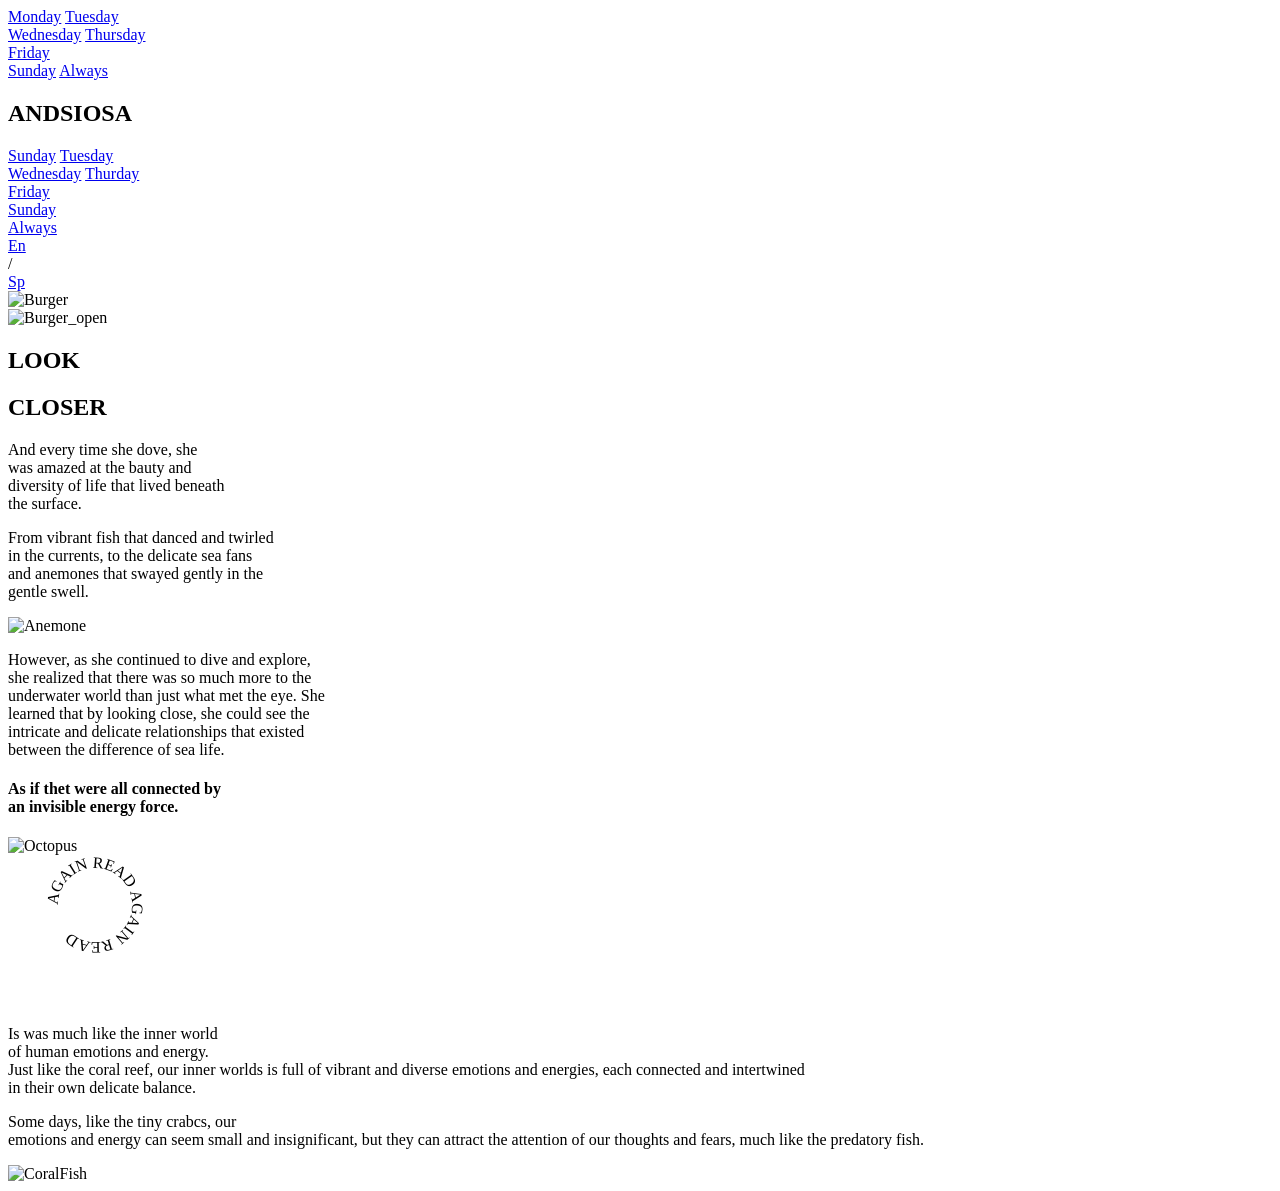
==== index.html @ 959329b5 "Feat favicon" ====
<!DOCTYPE html>
<html lang="en">
<head>
	<meta charset="UTF-8">
	<meta name="viewport" content="width=device-width, initial-scale=1.0">
	<link rel="stylesheet" href="CSS/normalize.css">
	<link rel="stylesheet" href="CSS/styles.css">
	<link rel="stylesheet" href="CSS/fonts.css">
	<link rel="icon" type="image/x-icon" href="Look-Closer.png">
	<script src="https://cdnjs.cloudflare.com/ajax/libs/jquery/3.0.0-beta1/jquery.slim.min.js"></script>
	<script src="JS/script.js"></script>
	<title>LOOK CLOSER</title>
</head>
<body>
	<div class="overlay">
		<div>
			<a href="#">Monday</a>
			<a href="#">Tuesday</a>
		</div>
		<div>
			<a href="#">Wednesday</a>
			<a href="#">Thursday</a>
		</div>
		<div>
			<a href="#">Friday</a>
		</div>
		<div>
			<a href="#">Sunday</a>
			<a href="#">Always</a>
		</div>
	</div>
	<nav>
		<div class="nav-left">
			<div>
				<h1>ANDSIOSA</h1>
			</div>
			<div class="row-days">
				<div class="columsa-days">
					<a href="#">Sunday</a>
					<a href="#">Tuesday</a>
				</div>
				<div class="columsa-days">
					<a href="#">Wednesday</a>
					<a href="#">Thurday</a>
				</div>
				<div class="columsa-days">
					<a href="#">Friday</a>
				</div>
			</div>
		</div>
		<div class="nav-right">
			<div class="sunday-always">
				<div>
					<a href="#">Sunday</a>
				</div>
				<div>
					<a href="#">Always</a>
				</div>
			</div>
			<div class="nav-lenguage">
				<div >
					<a href="#">En</a>
				</div>
				<div>
					<span>/</span>
				</div>
				<div>
					<a href="#">Sp</a>
				</div>
			</div>
		</div>
		<div class="burger">
			<div class="burger-close">
				<img src="IMG/menu.svg" alt="Burger">
			</div>
			<div class="burger-open">
				<img src="IMG/menu_open.svg" alt="Burger_open">
			</div>
		</div>
	</nav>
	<header>
		<div class="lookcloser">
			<div>
				<h2 class="look">LOOK</h2>
			</div>
			<div class="closer-div">
				<h2 class="closer">CLOSER</h2>
			</div>
		</div>
	</header>
	<main>
		<div class="main-left">
			<div class="left-top">
				<div>
					<p>And every time she dove, she <br> was amazed at the bauty and <br> diversity of life that lived beneath <br> the surface.</p>
				</div>
				<div>
					<p>From vibrant fish that danced and twirled <br>in the currents, to the delicate sea fans <br> and anemones that swayed gently in the <br> gentle swell.</p>
				</div>
			</div>
			<div class="left-bottom">
				<img src="IMG/photo1.jpg" alt="Anemone">
			</div>
		</div>
		<div class="main-center">
			<div class="main-top">
				<p>However, as she continued to dive and explore, <br>she realized that there was so much more to the <br> underwater world than just what met the eye. She <br> learned that by looking close, she could see the <br> intricate and delicate relationships that existed <br> between the difference of sea life.</p>
			</div>
			<div class="main-center-1">
				<h4>As if thet were all connected by <br> an invisible energy force.</h4>
			</div>
			<div class="main-bottom">
				<img src="IMG/photo2.jpg" alt="Octopus">
			</div>
		</div>
		<div class="main-right">
			<div class="right-top">
				<svg>
					<defs>
						<path id="circle" d="M 50, 50a 37,37 0 1,1 74,0a 37,37 0 1,1 -74,0"/>
					</defs>
					<text>
						<textPath color="red" xlink:href="#circle">AGAIN READ AGAIN READ</textPath>
					</text>
				</svg>
			</div>
			<div class="right-center">
				<div class="uno">
					<p>Is was much like the inner world <br> of human emotions and energy. <br> Just like the coral reef, our inner worlds is full of vibrant and diverse emotions and energies, each connected and intertwined <br> in their own delicate balance.</p>
				</div>
				<div class="dos">
					<p>Some days, like the tiny crabcs, our <br> emotions and energy can seem small and insignificant, but they can attract the attention of our thoughts and fears, much like the predatory fish. </p>
				</div>
			</div>
			<div class="right-bottom">
				<img src="IMG/photo3.jpg" alt="CoralFish">
			</div>
		</div>
	</main>
</body>
</html>
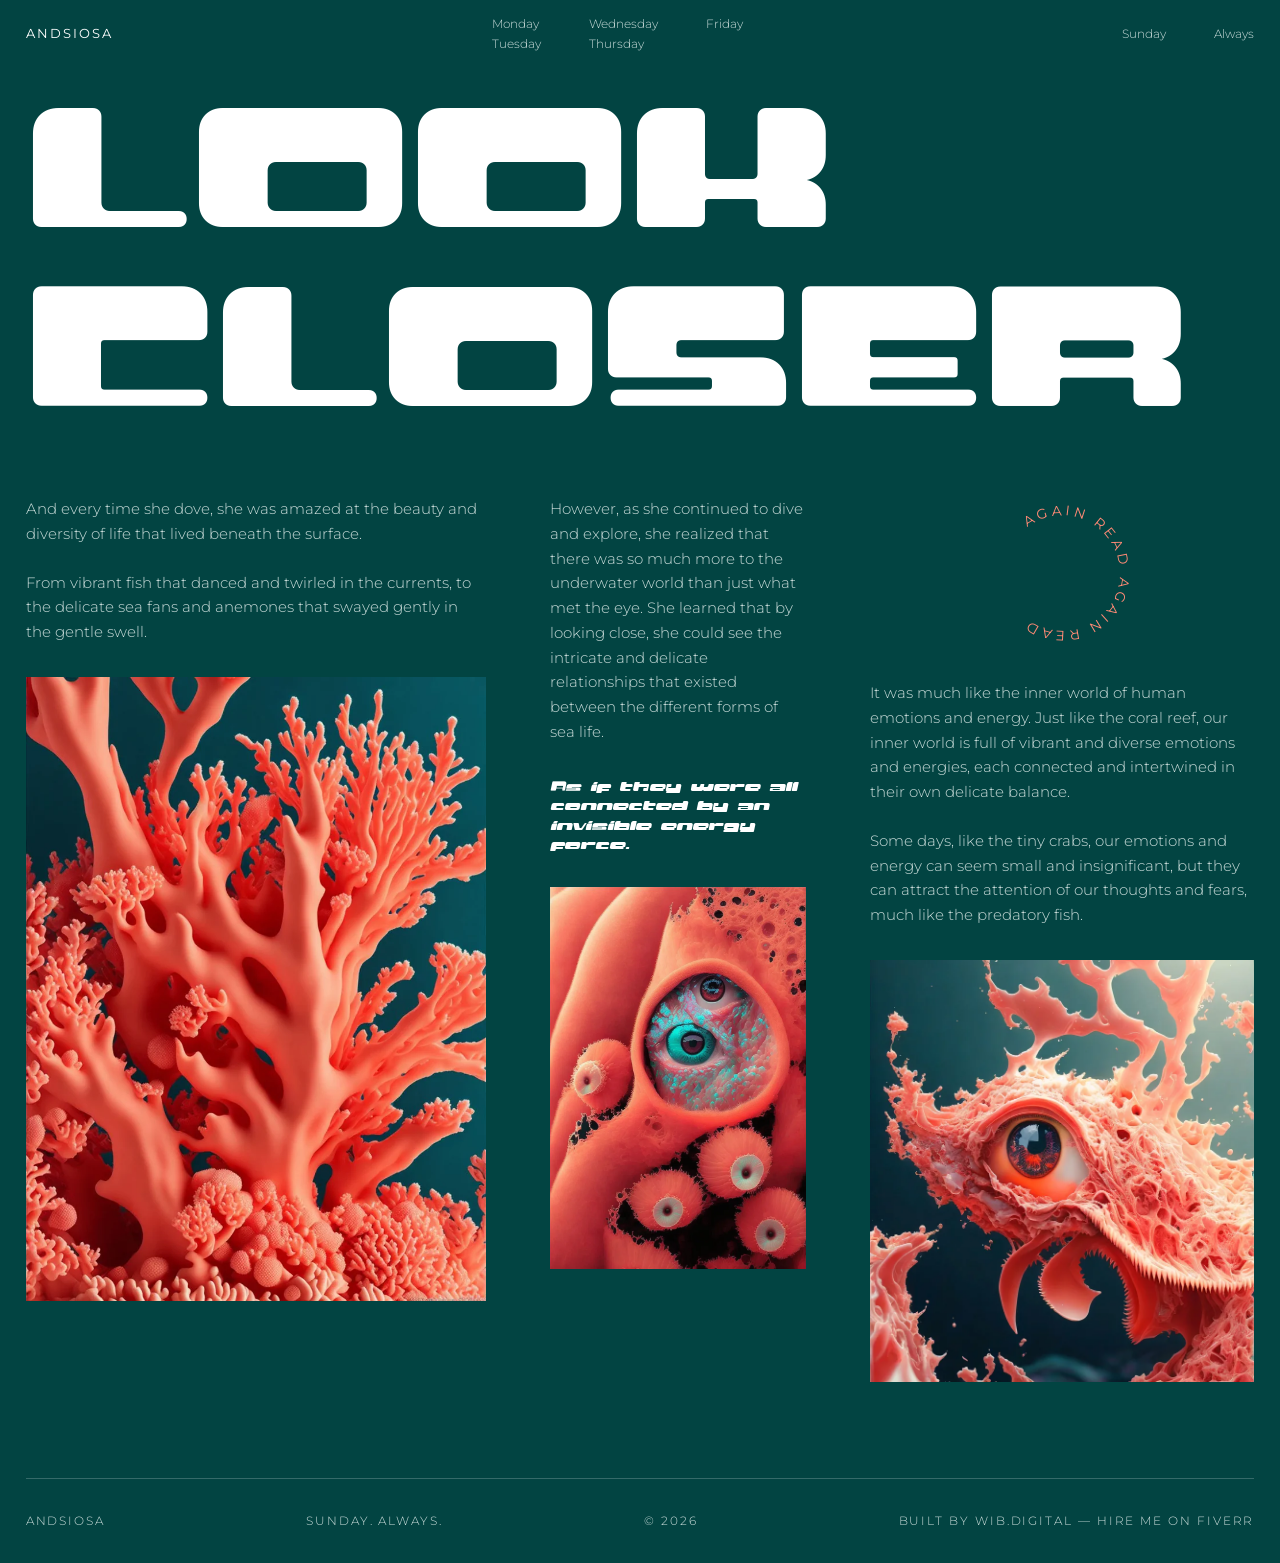
==== commit 2d222093: "Publish rebuilt site with hire-me block, footer credit and Person JSON-LD Co-Authored-By: Claude Opu" ====
--- a/index.html
+++ b/index.html
@@ -1,141 +1,149 @@
 <!DOCTYPE html>
 <html lang="en">
 <head>
-	<meta charset="UTF-8">
-	<meta name="viewport" content="width=device-width, initial-scale=1.0">
-	<link rel="stylesheet" href="CSS/normalize.css">
-	<link rel="stylesheet" href="CSS/styles.css">
-	<link rel="stylesheet" href="CSS/fonts.css">
-	<link rel="icon" type="image/x-icon" href="Look-Closer.png">
-	<script src="https://cdnjs.cloudflare.com/ajax/libs/jquery/3.0.0-beta1/jquery.slim.min.js"></script>
-	<script src="JS/script.js"></script>
-	<title>LOOK CLOSER</title>
+  <meta charset="utf-8">
+  <meta name="viewport" content="width=device-width, initial-scale=1">
+
+  <title>LOOK CLOSER — ANDSIOSA, an editorial page on the reef</title>
+  <meta name="description" content="An editorial page by ANDSIOSA. A diver looks past the surface of a coral reef and finds the same tangled, connected life running through her own inner world.">
+
+  <link rel="canonical" href="https://lookcloser.wib.digital/">
+
+  <meta property="og:type" content="website">
+  <meta property="og:url" content="https://lookcloser.wib.digital/">
+  <meta property="og:title" content="LOOK CLOSER — ANDSIOSA, an editorial page on the reef">
+  <meta property="og:description" content="An editorial page by ANDSIOSA. A diver looks past the surface of a coral reef and finds the same tangled, connected life running through her own inner world.">
+  <meta property="og:image" content="https://lookcloser.wib.digital/assets/img/og/look-closer-og.jpg">
+  <meta property="og:image:width" content="1200">
+  <meta property="og:image:height" content="630">
+  <meta property="og:image:alt" content="Branching coral in coral pink against deep teal water.">
+
+  <link rel="icon" type="image/png" sizes="64x64" href="assets/img/logo/favicon-64.png">
+  <link rel="apple-touch-icon" href="assets/img/logo/apple-touch-icon.png">
+
+  <link rel="preload" href="assets/fonts/y2k-regular.woff2" as="font" type="font/woff2" crossorigin>
+  <link rel="preconnect" href="https://fonts.googleapis.com">
+  <link rel="preconnect" href="https://fonts.gstatic.com" crossorigin>
+
+  <link rel="stylesheet" href="assets/css/base.css">
+  <link rel="stylesheet" href="assets/css/layout.css">
+  <link rel="stylesheet" href="assets/css/components.css">
+  <link rel="stylesheet" href="https://fonts.googleapis.com/css2?family=Montserrat:wght@300;400;500&amp;display=swap">
+
+  <script src="assets/js/main.js" defer></script>
+  <script type="application/ld+json">
+  {
+    "@context": "https://schema.org",
+    "@type": "Person",
+    "name": "Pablo Nieto Pérez",
+    "url": "https://wib.digital",
+    "jobTitle": "Web Designer and Developer",
+    "sameAs": [
+      "https://www.fiverr.com/pablonietop",
+      "https://www.linkedin.com/in/pablo-nieto-perez-39a530292"
+    ]
+  }
+  </script>
 </head>
+
 <body>
-	<div class="overlay">
-		<div>
-			<a href="#">Monday</a>
-			<a href="#">Tuesday</a>
-		</div>
-		<div>
-			<a href="#">Wednesday</a>
-			<a href="#">Thursday</a>
-		</div>
-		<div>
-			<a href="#">Friday</a>
-		</div>
-		<div>
-			<a href="#">Sunday</a>
-			<a href="#">Always</a>
-		</div>
-	</div>
-	<nav>
-		<div class="nav-left">
-			<div>
-				<h1>ANDSIOSA</h1>
-			</div>
-			<div class="row-days">
-				<div class="columsa-days">
-					<a href="#">Sunday</a>
-					<a href="#">Tuesday</a>
-				</div>
-				<div class="columsa-days">
-					<a href="#">Wednesday</a>
-					<a href="#">Thurday</a>
-				</div>
-				<div class="columsa-days">
-					<a href="#">Friday</a>
-				</div>
-			</div>
-		</div>
-		<div class="nav-right">
-			<div class="sunday-always">
-				<div>
-					<a href="#">Sunday</a>
-				</div>
-				<div>
-					<a href="#">Always</a>
-				</div>
-			</div>
-			<div class="nav-lenguage">
-				<div >
-					<a href="#">En</a>
-				</div>
-				<div>
-					<span>/</span>
-				</div>
-				<div>
-					<a href="#">Sp</a>
-				</div>
-			</div>
-		</div>
-		<div class="burger">
-			<div class="burger-close">
-				<img src="IMG/menu.svg" alt="Burger">
-			</div>
-			<div class="burger-open">
-				<img src="IMG/menu_open.svg" alt="Burger_open">
-			</div>
-		</div>
-	</nav>
-	<header>
-		<div class="lookcloser">
-			<div>
-				<h2 class="look">LOOK</h2>
-			</div>
-			<div class="closer-div">
-				<h2 class="closer">CLOSER</h2>
-			</div>
-		</div>
-	</header>
-	<main>
-		<div class="main-left">
-			<div class="left-top">
-				<div>
-					<p>And every time she dove, she <br> was amazed at the bauty and <br> diversity of life that lived beneath <br> the surface.</p>
-				</div>
-				<div>
-					<p>From vibrant fish that danced and twirled <br>in the currents, to the delicate sea fans <br> and anemones that swayed gently in the <br> gentle swell.</p>
-				</div>
-			</div>
-			<div class="left-bottom">
-				<img src="IMG/photo1.jpg" alt="Anemone">
-			</div>
-		</div>
-		<div class="main-center">
-			<div class="main-top">
-				<p>However, as she continued to dive and explore, <br>she realized that there was so much more to the <br> underwater world than just what met the eye. She <br> learned that by looking close, she could see the <br> intricate and delicate relationships that existed <br> between the difference of sea life.</p>
-			</div>
-			<div class="main-center-1">
-				<h4>As if thet were all connected by <br> an invisible energy force.</h4>
-			</div>
-			<div class="main-bottom">
-				<img src="IMG/photo2.jpg" alt="Octopus">
-			</div>
-		</div>
-		<div class="main-right">
-			<div class="right-top">
-				<svg>
-					<defs>
-						<path id="circle" d="M 50, 50a 37,37 0 1,1 74,0a 37,37 0 1,1 -74,0"/>
-					</defs>
-					<text>
-						<textPath color="red" xlink:href="#circle">AGAIN READ AGAIN READ</textPath>
-					</text>
-				</svg>
-			</div>
-			<div class="right-center">
-				<div class="uno">
-					<p>Is was much like the inner world <br> of human emotions and energy. <br> Just like the coral reef, our inner worlds is full of vibrant and diverse emotions and energies, each connected and intertwined <br> in their own delicate balance.</p>
-				</div>
-				<div class="dos">
-					<p>Some days, like the tiny crabcs, our <br> emotions and energy can seem small and insignificant, but they can attract the attention of our thoughts and fears, much like the predatory fish. </p>
-				</div>
-			</div>
-			<div class="right-bottom">
-				<img src="IMG/photo3.jpg" alt="CoralFish">
-			</div>
-		</div>
-	</main>
+  <a class="skip-link" href="#story">Skip to the text</a>
+
+  <header class="site-header shell">
+    <p class="brand">ANDSIOSA</p>
+
+    <ul class="week site-header__week">
+      <li>Monday</li>
+      <li>Tuesday</li>
+      <li>Wednesday</li>
+      <li>Thursday</li>
+      <li>Friday</li>
+    </ul>
+
+    <ul class="week week--closing site-header__week">
+      <li>Sunday</li>
+      <li>Always</li>
+    </ul>
+
+    <button class="week-toggle" type="button" aria-expanded="false" aria-controls="week-panel" aria-label="Show the week">
+      <svg class="week-toggle__open" viewBox="0 96 960 960" aria-hidden="true" focusable="false">
+        <path d="M120 816v-60h720v60H120Zm0-210v-60h720v60H120Zm0-210v-60h720v60H120Z"></path>
+      </svg>
+      <svg class="week-toggle__close" viewBox="0 96 960 960" aria-hidden="true" focusable="false">
+        <path d="M120 816v-60h520v60H120Zm678-52L609 575l188-188 43 43-145 145 146 146-43 43ZM120 604v-60h400v60H120Zm0-208v-60h520v60H120Z"></path>
+      </svg>
+    </button>
+  </header>
+
+  <div class="week-panel" id="week-panel" tabindex="-1" hidden>
+    <ul class="week-panel__list">
+      <li>Monday</li>
+      <li>Tuesday</li>
+      <li>Wednesday</li>
+      <li>Thursday</li>
+      <li>Friday</li>
+      <li>Sunday</li>
+      <li>Always</li>
+    </ul>
+  </div>
+
+  <main>
+    <div class="masthead shell">
+      <h1 class="wordmark">
+        <span>LOOK</span>
+        <span>CLOSER</span>
+      </h1>
+    </div>
+
+    <article class="story shell" id="story">
+      <div class="story__col">
+        <div class="story__pair">
+          <p class="prose">And every time she dove, she was amazed at the beauty and diversity of life that lived beneath the surface.</p>
+          <p class="prose">From vibrant fish that danced and twirled in the currents, to the delicate sea fans and anemones that swayed gently in the gentle swell.</p>
+        </div>
+        <figure class="figure">
+          <img src="assets/img/content/coral-branches.webp" width="800" height="1084" loading="lazy" decoding="async" alt="Branching coral in bright coral pink, filling the frame against deep teal water.">
+        </figure>
+      </div>
+
+      <div class="story__col">
+        <p class="prose">However, as she continued to dive and explore, she realized that there was so much more to the underwater world than just what met the eye. She learned that by looking close, she could see the intricate and delicate relationships that existed between the different forms of sea life.</p>
+        <p class="pull-quote">As if they were all connected by an invisible energy force.</p>
+        <figure class="figure">
+          <img src="assets/img/content/octopus-eye.webp" width="800" height="1193" loading="lazy" decoding="async" alt="A pale blue eye set deep into folds of coral-pink flesh, ringed by open suckers.">
+        </figure>
+      </div>
+
+      <div class="story__col story__col--wide">
+        <svg class="ring" viewBox="0 0 132 132" aria-hidden="true" focusable="false">
+          <defs>
+            <path id="ring-path" d="M 16,66 a 50,50 0 1,1 100,0 a 50,50 0 1,1 -100,0" fill="none"></path>
+          </defs>
+          <text>
+            <textPath href="#ring-path" startOffset="50%" text-anchor="middle">AGAIN READ AGAIN READ</textPath>
+          </text>
+        </svg>
+
+        <div class="story__pair">
+          <p class="prose">It was much like the inner world of human emotions and energy. Just like the coral reef, our inner world is full of vibrant and diverse emotions and energies, each connected and intertwined in their own delicate balance.</p>
+          <p class="prose">Some days, like the tiny crabs, our emotions and energy can seem small and insignificant, but they can attract the attention of our thoughts and fears, much like the predatory fish.</p>
+        </div>
+
+        <figure class="figure">
+          <img src="assets/img/content/coral-fish.webp" width="800" height="879" loading="lazy" decoding="async" alt="A creature of coral-pink tendrils with one round eye and a jaw of fine teeth.">
+        </figure>
+      </div>
+    </article>
+  </main>
+
+  <footer class="site-footer shell">
+    <p>ANDSIOSA</p>
+    <p>Sunday. Always.</p>
+    <p>&copy; 2026</p>
+    <p class="site-credit">
+      Built by <a href="https://wib.digital" rel="noopener">wib.digital</a> —
+      <a href="https://www.fiverr.com/pablonietop" rel="noopener">hire me on Fiverr</a>
+    </p>
+  </footer>
 </body>
-</html>+</html>
--- a/assets/css/base.css
+++ b/assets/css/base.css
@@ -0,0 +1,182 @@
+/* ==========================================================================
+   base.css — @font-face, design tokens, reset, base typography
+   Load order: base.css -> layout.css -> components.css
+   ========================================================================== */
+
+/* --------------------------------------------------------------------------
+   1. Fonts
+   Why2k is self-hosted. The slanted cut is registered as the italic of the
+   same family, so `font-style: italic` reaches it.
+   -------------------------------------------------------------------------- */
+
+@font-face {
+  font-family: "Why2k";
+  src: url("../fonts/y2k-regular.woff2") format("woff2");
+  font-weight: 400;
+  font-style: normal;
+  font-display: swap;
+}
+
+@font-face {
+  font-family: "Why2k";
+  src: url("../fonts/y2k-slant.woff2") format("woff2");
+  font-weight: 400;
+  font-style: italic;
+  font-display: swap;
+}
+
+/* --------------------------------------------------------------------------
+   2. Tokens
+   -------------------------------------------------------------------------- */
+
+:root {
+  /* Colour — derived from the original stylesheet: the teal was the page
+     background, the coral was the ::selection highlight. */
+  --color-bg: #024442;
+  --color-ink: #ffffff;
+  --color-ink-soft: #c9dbd9;
+
+  /* The original coral, kept for the selection highlight. As text on the teal
+     it only reaches 2.9:1, so accent text uses the lifted tone (4.8:1). */
+  --color-accent: #e84e3d;
+  --color-accent-ink: #ff8a76;
+
+  /* Typography */
+  --font-body: "Montserrat", system-ui, -apple-system, sans-serif;
+  --font-display: "Why2k", "Playfair Display", Georgia, serif;
+
+  --text-xs: 0.75rem;
+  --text-sm: 0.8125rem;
+  --text-base: 0.9375rem;
+  --text-md: 1.0625rem;
+  --text-lg: 1.375rem;
+  --text-display: clamp(3.75rem, 17vw, 17rem);
+
+  --leading-tight: 1.15;
+  --leading-snug: 1.35;
+  --leading-body: 1.65;
+
+  --tracking-wide: 0.16em;
+  --measure: 62ch;
+
+  /* Space — 4 / 8 / 16 / 24 / 32 / 48 / 64 / 96 */
+  --space-1: 0.25rem;
+  --space-2: 0.5rem;
+  --space-3: 1rem;
+  --space-4: 1.5rem;
+  --space-5: 2rem;
+  --space-6: 3rem;
+  --space-7: 4rem;
+  --space-8: 6rem;
+
+  /* Shell */
+  --shell-width: 96%;
+  --shell-max: 1680px;
+
+  /* Motion */
+  --transition: 200ms ease;
+
+  /* Focus */
+  --focus-width: 2px;
+  --focus-offset: 3px;
+}
+
+/* --------------------------------------------------------------------------
+   3. Reset
+   -------------------------------------------------------------------------- */
+
+*,
+*::before,
+*::after {
+  box-sizing: border-box;
+}
+
+* {
+  margin: 0;
+}
+
+html {
+  -webkit-text-size-adjust: 100%;
+  text-size-adjust: 100%;
+  scroll-behavior: smooth;
+}
+
+img,
+svg,
+video {
+  display: block;
+  max-width: 100%;
+}
+
+img {
+  height: auto;
+}
+
+ul {
+  list-style: none;
+  padding: 0;
+}
+
+button {
+  font: inherit;
+  color: inherit;
+  background: none;
+  border: 0;
+  padding: 0;
+  cursor: pointer;
+}
+
+/* --------------------------------------------------------------------------
+   4. Base typography
+   -------------------------------------------------------------------------- */
+
+body {
+  min-height: 100vh;
+  background: var(--color-bg);
+  color: var(--color-ink);
+  font-family: var(--font-body);
+  font-size: var(--text-base);
+  font-weight: 300;
+  line-height: var(--leading-body);
+  overflow-x: hidden;
+}
+
+p {
+  max-width: var(--measure);
+}
+
+a {
+  color: inherit;
+  text-decoration: none;
+}
+
+a:hover {
+  text-decoration: underline;
+  text-decoration-thickness: 1px;
+  text-underline-offset: 0.25em;
+}
+
+::selection {
+  background: rgba(232, 78, 61, 0.7);
+}
+
+:focus-visible {
+  outline: var(--focus-width) solid var(--color-ink);
+  outline-offset: var(--focus-offset);
+}
+
+/* --------------------------------------------------------------------------
+   5. Preferences
+   -------------------------------------------------------------------------- */
+
+@media (prefers-reduced-motion: reduce) {
+  html {
+    scroll-behavior: auto;
+  }
+
+  *,
+  *::before,
+  *::after {
+    transition-duration: 0.01ms !important;
+  }
+}
--- a/assets/css/layout.css
+++ b/assets/css/layout.css
@@ -0,0 +1,138 @@
+/* ==========================================================================
+   layout.css — shell, masthead bar, wordmark, story grid, footer
+   Mobile-first. Breakpoints: 480 / 768 / 1024 / 1440.
+   ========================================================================== */
+
+/* --------------------------------------------------------------------------
+   1. Shell
+   -------------------------------------------------------------------------- */
+
+.shell {
+  width: var(--shell-width);
+  max-width: var(--shell-max);
+  margin-inline: auto;
+}
+
+/* --------------------------------------------------------------------------
+   2. Masthead bar — brand, the week, the panel toggle
+   -------------------------------------------------------------------------- */
+
+.site-header {
+  position: relative;
+  z-index: 20;
+  display: flex;
+  align-items: center;
+  justify-content: space-between;
+  gap: var(--space-4);
+  padding-block: var(--space-4);
+}
+
+/* --------------------------------------------------------------------------
+   3. Wordmark
+   -------------------------------------------------------------------------- */
+
+.masthead {
+  padding-block: var(--space-2) var(--space-6);
+}
+
+.wordmark {
+  margin: 0;
+  font-family: var(--font-display);
+  font-size: var(--text-display);
+  font-weight: 400;
+  line-height: 0.82;
+  letter-spacing: 0.01em;
+}
+
+.wordmark span {
+  display: block;
+}
+
+/* --------------------------------------------------------------------------
+   4. Story grid
+   -------------------------------------------------------------------------- */
+
+.story {
+  display: grid;
+  grid-template-columns: 1fr;
+  gap: var(--space-7);
+  align-items: start;
+  padding-bottom: var(--space-8);
+}
+
+.story__col {
+  display: flex;
+  flex-direction: column;
+  gap: var(--space-5);
+  min-width: 0;
+}
+
+/* Two paragraphs side by side, but only once the track is wide enough to
+   keep each one above ~30 characters. */
+.story__pair {
+  display: grid;
+  grid-template-columns: repeat(auto-fit, minmax(15rem, 1fr));
+  gap: var(--space-4) var(--space-5);
+}
+
+/* --------------------------------------------------------------------------
+   5. Footer
+   -------------------------------------------------------------------------- */
+
+.site-footer {
+  display: flex;
+  flex-wrap: wrap;
+  align-items: baseline;
+  justify-content: space-between;
+  gap: var(--space-3) var(--space-5);
+  padding-block: var(--space-5);
+  border-top: 1px solid rgba(201, 219, 217, 0.25);
+  font-size: var(--text-xs);
+  letter-spacing: var(--tracking-wide);
+  text-transform: uppercase;
+  color: var(--color-ink-soft);
+}
+
+/* --------------------------------------------------------------------------
+   6. Media queries
+   -------------------------------------------------------------------------- */
+
+@media (min-width: 768px) {
+  .story {
+    grid-template-columns: repeat(2, 1fr);
+    gap: var(--space-6);
+  }
+
+  .story__col--wide {
+    grid-column: 1 / -1;
+  }
+
+  .masthead {
+    padding-block: var(--space-2) var(--space-7);
+  }
+}
+
+@media (min-width: 1024px) {
+  .site-header {
+    padding-block: var(--space-3);
+  }
+
+  .story {
+    grid-template-columns: 36fr 20fr 30fr;
+    gap: clamp(2rem, 5vw, 5.5rem);
+  }
+
+  .story__col--wide {
+    grid-column: auto;
+  }
+}
+
+@media (min-width: 1440px) {
+  .story {
+    padding-bottom: var(--space-8);
+  }
+
+  .masthead {
+    padding-block: var(--space-3) var(--space-8);
+  }
+}
--- a/assets/css/components.css
+++ b/assets/css/components.css
@@ -0,0 +1,244 @@
+/* ==========================================================================
+   components.css — brand, week list, panel toggle, panel, prose, figures,
+   ring, skip link
+   ========================================================================== */
+
+/* --------------------------------------------------------------------------
+   1. Brand
+   -------------------------------------------------------------------------- */
+
+.brand {
+  max-width: none;
+  font-size: var(--text-sm);
+  font-weight: 400;
+  letter-spacing: var(--tracking-wide);
+  white-space: nowrap;
+}
+
+/* --------------------------------------------------------------------------
+   2. The week
+   Editorial device, not navigation: the days are text, they lead nowhere.
+   -------------------------------------------------------------------------- */
+
+.week {
+  display: grid;
+  grid-auto-flow: column;
+  grid-template-rows: repeat(2, auto);
+  gap: var(--space-1) var(--space-6);
+  font-size: var(--text-xs);
+  line-height: var(--leading-snug);
+  color: var(--color-ink-soft);
+}
+
+.week--closing {
+  grid-template-rows: auto;
+}
+
+/* In the masthead the week only appears from 1024px up; below that it lives
+   in the panel. Declared after `.week` so it wins on source order. */
+.site-header__week {
+  display: none;
+}
+
+/* --------------------------------------------------------------------------
+   3. Panel toggle
+   -------------------------------------------------------------------------- */
+
+.week-toggle {
+  display: grid;
+  place-items: center;
+  width: 44px;
+  height: 44px;
+  margin-right: -0.5rem;
+  color: var(--color-ink);
+  transition: transform var(--transition), opacity var(--transition);
+}
+
+.week-toggle:hover {
+  opacity: 0.75;
+}
+
+.week-toggle:active {
+  transform: scale(0.94);
+}
+
+.week-toggle svg {
+  width: 28px;
+  height: 28px;
+  fill: currentColor;
+}
+
+.week-toggle__close,
+.week-toggle[aria-expanded="true"] .week-toggle__open {
+  display: none;
+}
+
+.week-toggle[aria-expanded="true"] .week-toggle__close {
+  display: block;
+}
+
+/* --------------------------------------------------------------------------
+   4. Panel
+   -------------------------------------------------------------------------- */
+
+.week-panel {
+  position: fixed;
+  inset: 0;
+  z-index: 10;
+  display: grid;
+  place-items: center;
+  padding: var(--space-7) var(--space-4);
+  background: var(--color-bg);
+}
+
+.week-panel[hidden] {
+  display: none;
+}
+
+.week-panel__list {
+  display: grid;
+  gap: var(--space-3);
+  font-family: var(--font-display);
+  font-size: clamp(1.75rem, 9vw, 3rem);
+  line-height: 1.05;
+  text-align: center;
+}
+
+.week-panel__list li:last-child {
+  font-style: italic;
+  color: var(--color-accent-ink);
+}
+
+.is-panel-open {
+  overflow: hidden;
+}
+
+/* --------------------------------------------------------------------------
+   5. Prose
+   -------------------------------------------------------------------------- */
+
+.prose {
+  font-size: var(--text-base);
+  line-height: var(--leading-body);
+  color: var(--color-ink-soft);
+}
+
+.pull-quote {
+  max-width: 22ch;
+  font-family: var(--font-display);
+  font-style: italic;
+  font-size: var(--text-lg);
+  font-weight: 400;
+  line-height: var(--leading-tight);
+  color: var(--color-ink);
+}
+
+/* --------------------------------------------------------------------------
+   6. Figures
+   -------------------------------------------------------------------------- */
+
+.figure {
+  margin: 0;
+}
+
+.figure img {
+  width: 100%;
+}
+
+/* --------------------------------------------------------------------------
+   7. Ring
+   -------------------------------------------------------------------------- */
+
+.ring {
+  width: clamp(7rem, 12vw, 9.5rem);
+  height: auto;
+  margin-inline: auto;
+  fill: var(--color-accent-ink);
+  font-family: var(--font-body);
+  font-size: 12px;
+  font-weight: 400;
+  letter-spacing: 0.24em;
+}
+
+/* --------------------------------------------------------------------------
+   8. Skip link
+   -------------------------------------------------------------------------- */
+
+.skip-link {
+  position: absolute;
+  left: var(--space-3);
+  top: var(--space-3);
+  z-index: 30;
+  padding: var(--space-2) var(--space-3);
+  background: var(--color-ink);
+  color: var(--color-bg);
+  font-size: var(--text-xs);
+  letter-spacing: var(--tracking-wide);
+  text-transform: uppercase;
+  transform: translateY(-200%);
+  transition: transform var(--transition);
+}
+
+.skip-link:focus-visible {
+  transform: translateY(0);
+}
+
+/* --------------------------------------------------------------------------
+   9. Error page
+   -------------------------------------------------------------------------- */
+
+.error {
+  display: grid;
+  align-content: center;
+  gap: var(--space-5);
+  min-height: 60vh;
+  padding-bottom: var(--space-8);
+}
+
+.error__body {
+  max-width: 40ch;
+  color: var(--color-ink-soft);
+}
+
+.error__link {
+  justify-self: start;
+  padding-bottom: var(--space-1);
+  border-bottom: 1px solid currentColor;
+  font-size: var(--text-md);
+  transition: color var(--transition), border-color var(--transition);
+}
+
+.error__link:hover {
+  color: var(--color-accent-ink);
+  text-decoration: none;
+}
+
+.error__link:active {
+  color: var(--color-accent-ink);
+  border-color: transparent;
+  text-decoration: none;
+}
+
+/* --------------------------------------------------------------------------
+   10. Media queries
+   -------------------------------------------------------------------------- */
+
+@media (min-width: 1024px) {
+  .site-header__week {
+    display: grid;
+  }
+
+  .week-toggle {
+    display: none;
+  }
+
+  .pull-quote {
+    font-size: var(--text-md);
+  }
+}
+
+@media (min-width: 1440px) {
+  .pull-quote {
+    font-size: var(--text-lg);
+  }
+}
